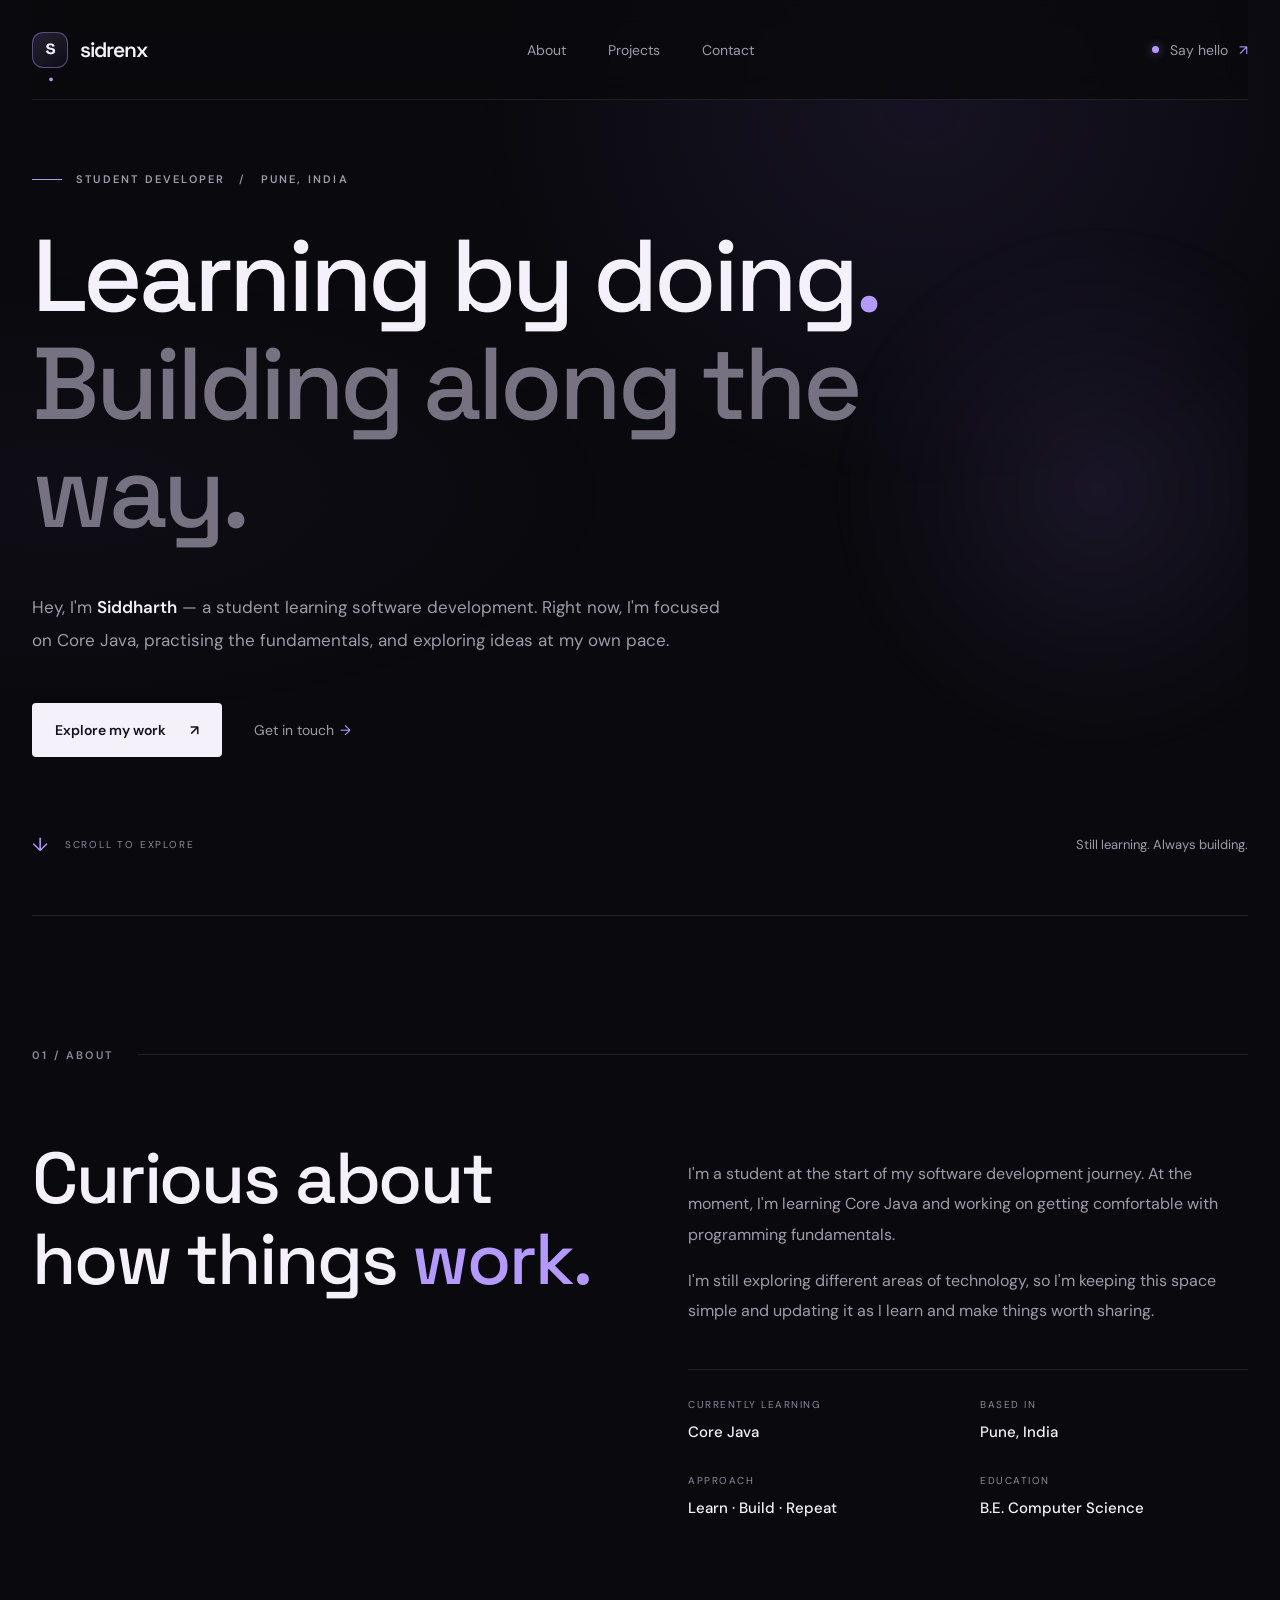
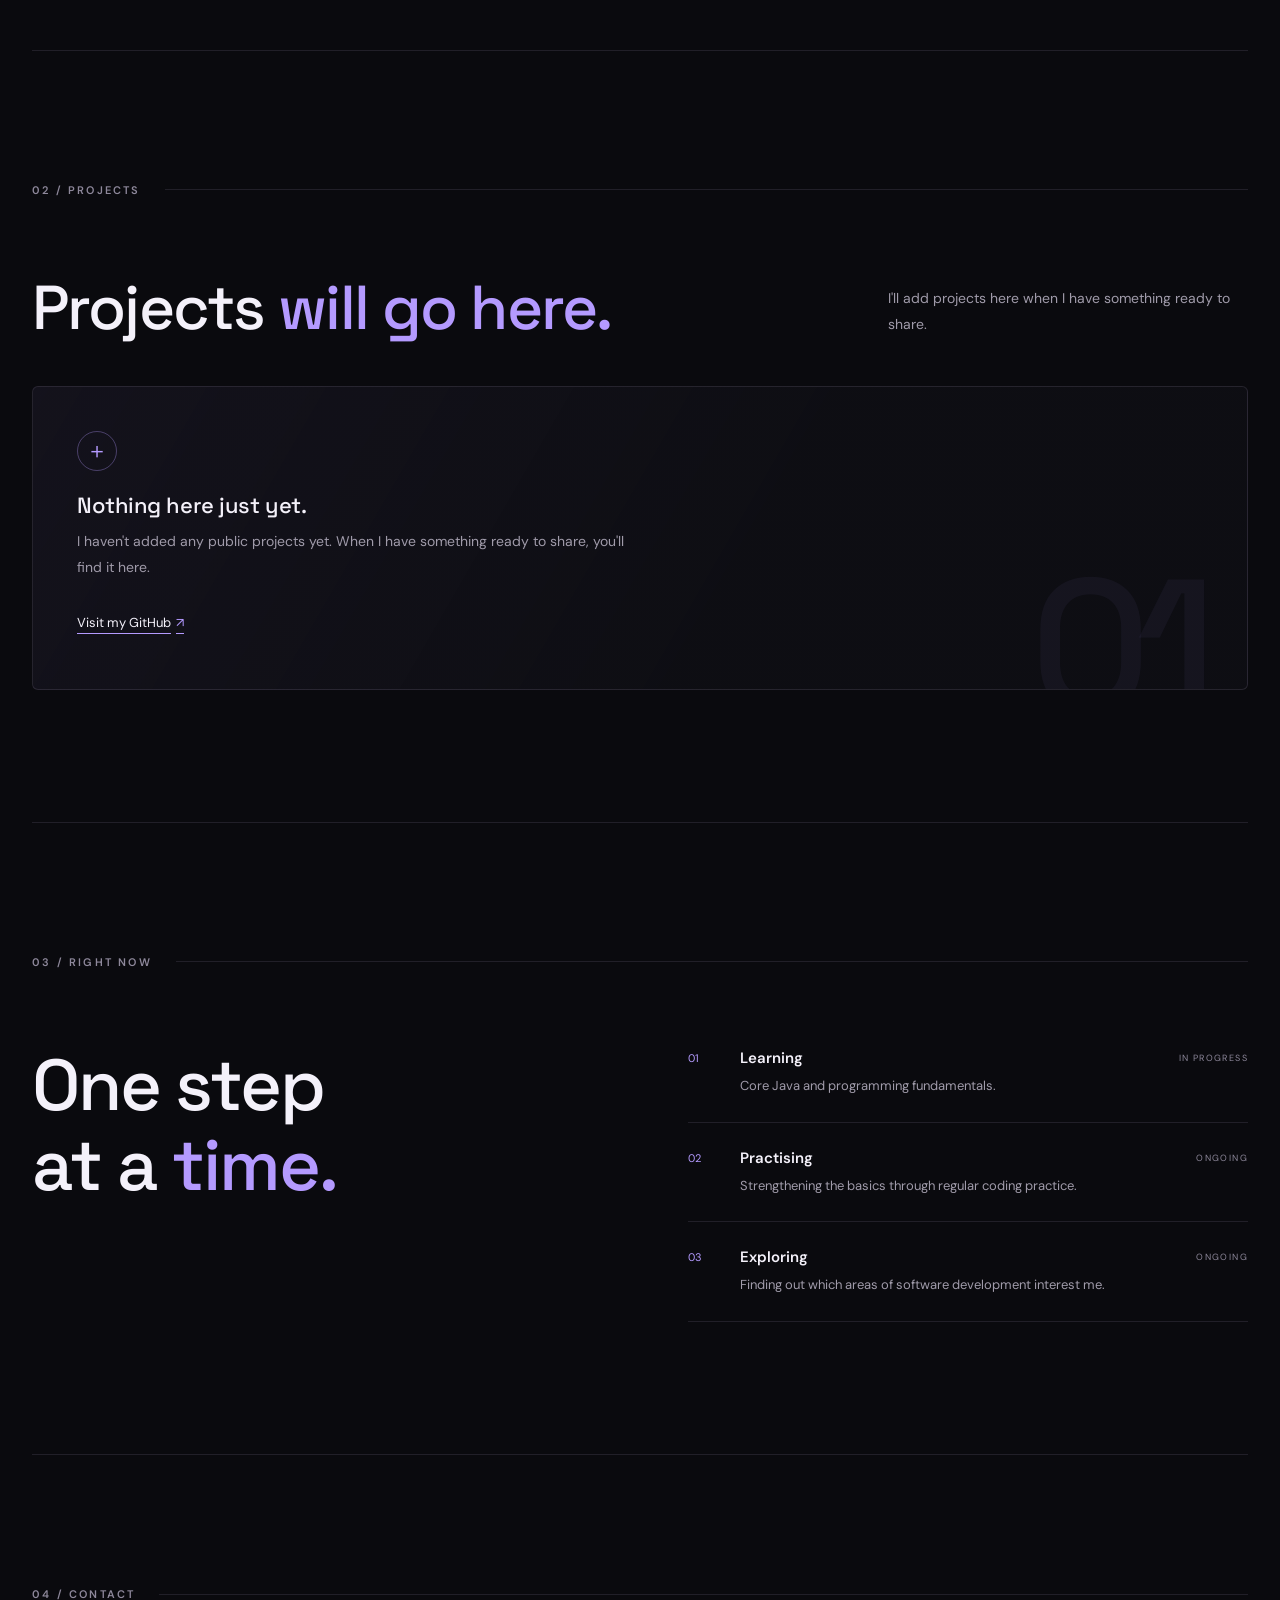
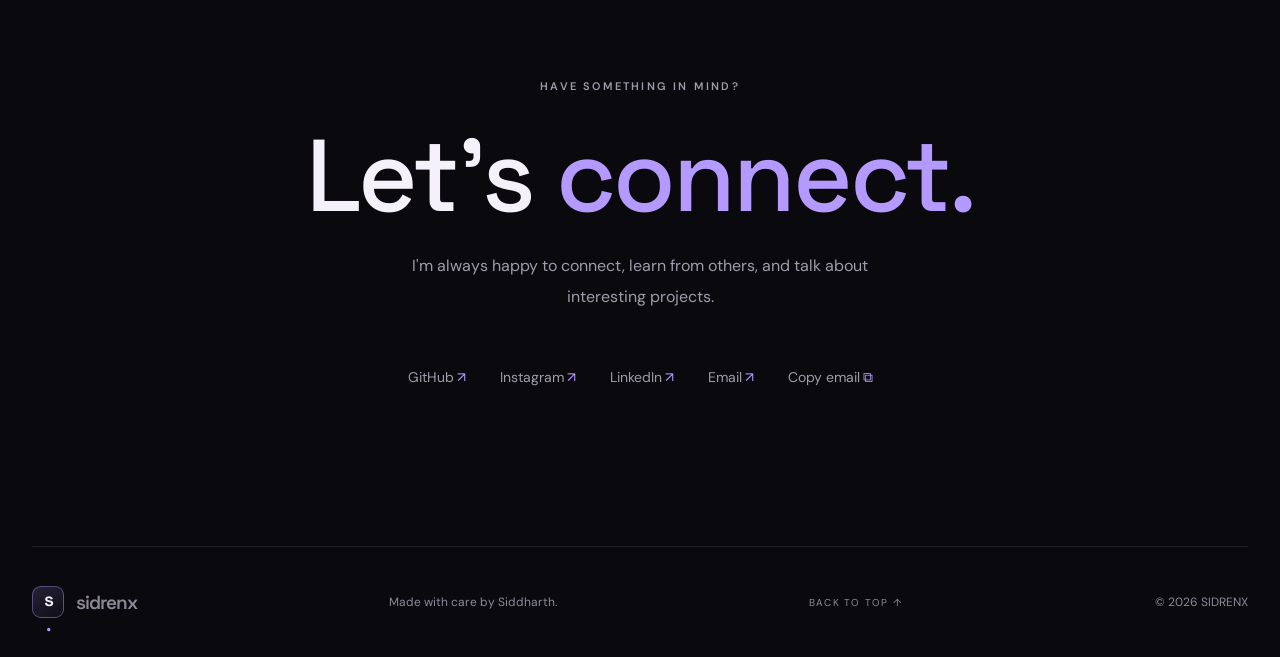
==== index.html @ 9d567bce "Initial commit" ====
<!DOCTYPE html>
<html lang="en">
<head>
  <meta charset="UTF-8">
  <meta name="viewport" content="width=device-width, initial-scale=1.0">
  <meta name="theme-color" content="#0a0a0e">

  <!-- SEO & link preview metadata -->
  <title>Siddharth Patil — Student Developer</title>
  <meta name="description" content="Siddharth Patil — student developer learning Java and building things.">
  <link rel="canonical" href="https://sidrenx.github.io/">
  <meta property="og:type" content="website">
  <meta property="og:url" content="https://sidrenx.github.io/">
  <meta property="og:title" content="Siddharth Patil — Student Developer">
  <meta property="og:description" content="Student developer in Pune learning Core Java and building along the way.">
  <meta name="twitter:card" content="summary">
  <meta name="twitter:title" content="Siddharth Patil — Student Developer">
  <meta name="twitter:description" content="Student developer in Pune learning Core Java and building along the way.">

  <!-- Fonts & assets -->
  <link rel="preconnect" href="https://fonts.googleapis.com">
  <link rel="preconnect" href="https://fonts.gstatic.com" crossorigin>
  <link href="https://fonts.googleapis.com/css2?family=DM+Sans:wght@400;500;600;700&family=Space+Grotesk:wght@400;500;600;700&display=swap" rel="stylesheet">
  <link rel="icon" type="image/svg+xml" href="favicon.svg">
  <link rel="stylesheet" href="style.css">
  <script src="script.js" defer></script>
</head>
<body>
  <!-- Keyboard skip link + UI overlays -->
  <a class="skip-link" href="#main-content">Skip to main content</a>
  <div class="reading-progress" aria-hidden="true"><span id="reading-progress-bar"></span></div>
  <div class="custom-cursor" id="custom-cursor" aria-hidden="true"></div>
  <div class="site-toast" id="site-toast" role="status" aria-live="polite"></div>

  <div class="site-shell">
    <!-- Sticky top navigation -->
    <header class="topbar">
      <a class="wordmark" href="#home" aria-label="Sidrenx home">
        <span class="wordmark-mark">s<span>.</span></span>
        <span class="wordmark-name">sidrenx</span>
      </a>
      <nav class="nav" aria-label="Main navigation">
        <a href="#about">About</a>
        <a href="#work">Projects</a>
        <a href="#contact">Contact</a>
      </nav>
      <a class="availability" href="#contact">
        <span class="availability-dot"></span> Say hello <span aria-hidden="true">↗</span>
      </a>
    </header>

    <main id="main-content">
      <!-- Hero section -->
      <section class="hero section" id="home">
        <div class="eyebrow reveal">
          <span class="eyebrow-line"></span> STUDENT DEVELOPER <span class="eyebrow-separator">/</span> PUNE, INDIA
        </div>
        <h1 class="reveal">Learning by doing<span class="hero-period">.</span><br><span class="muted">Building along the way.</span></h1>
        <p class="hero-copy reveal">
          Hey, I'm <strong>Siddharth</strong> — a student learning software development. Right now, I'm focused on Core Java, practising the fundamentals, and exploring ideas at my own pace.
        </p>
        <div class="hero-actions reveal">
          <a class="button button-primary" href="#work">Explore my work <span aria-hidden="true">↗</span></a>
          <a class="text-link" href="#contact">Get in touch <span aria-hidden="true">→</span></a>
        </div>
        <div class="hero-bottom reveal">
          <a class="scroll-cue" href="#about"><span class="scroll-mark" aria-hidden="true">↓</span><span>SCROLL TO EXPLORE</span></a>
          <span class="hero-note">Still learning. Always building.</span>
        </div>
      </section>

      <!-- About section: edit bio text and the 4 quick facts below -->
      <section class="section about-section" id="about">
        <div class="section-heading reveal"><span>01 / ABOUT</span><span class="heading-rule"></span></div>
        <div class="about-grid">
          <h2 class="reveal">Curious about<br>how things <span class="accent">work.</span></h2>
          <div class="about-content reveal">
            <p>I'm a student at the start of my software development journey. At the moment, I'm learning Core Java and working on getting comfortable with programming fundamentals.</p>
            <p>I'm still exploring different areas of technology, so I'm keeping this space simple and updating it as I learn and make things worth sharing.</p>
            <div class="facts">
              <div><span class="fact-label">CURRENTLY LEARNING</span><strong>Core Java</strong></div>
              <div><span class="fact-label">BASED IN</span><strong>Pune, India</strong></div>
              <div><span class="fact-label">APPROACH</span><strong>Learn · Build · Repeat</strong></div>
              <div><span class="fact-label">EDUCATION</span><strong>B.E. Computer Science</strong></div>
            </div>
          </div>
        </div>
      </section>

      <!-- Projects section: replace .empty-projects with the commented .project-grid when ready -->
      <section class="section work-section" id="work">
        <div class="section-heading reveal"><span>02 / PROJECTS</span><span class="heading-rule"></span></div>
        <div class="work-intro reveal">
          <h2>Projects <span class="accent">will go here.</span></h2>
          <p>I'll add projects here when I have something ready to share.</p>
        </div>
        <div class="empty-projects reveal">
          <span class="empty-mark" aria-hidden="true">＋</span>
          <h3>Nothing here just yet.</h3>
          <p>I haven't added any public projects yet. When I have something ready to share, you'll find it here.</p>
          <a href="https://github.com/sidrenx" target="_blank" rel="noreferrer">Visit my GitHub <span aria-hidden="true">↗</span></a>
        </div>
        <!--
        <div class="project-grid reveal">
          <article class="project-card">
            <div class="project-top">
              <span class="project-index">01</span>
              <a href="https://github.com/sidrenx/your-repo" target="_blank" rel="noreferrer">GitHub <span aria-hidden="true">↗</span></a>
            </div>
            <h3>Project Name</h3>
            <p>Short 1–2 line summary of what it does and what problem it solves.</p>
            <ul class="project-tags" aria-label="Technologies used">
              <li>Java</li>
              <li>Linux</li>
            </ul>
          </article>
        </div>
        -->
      </section>

      <!-- Current focus / status list -->
      <section class="section now-section" id="now">
        <div class="section-heading reveal"><span>03 / RIGHT NOW</span><span class="heading-rule"></span></div>
        <div class="now-grid">
          <h2 class="reveal">One step<br>at a <span class="accent">time.</span></h2>
          <div class="now-content reveal">
            <div class="now-item"><span class="now-index">01</span><div><strong>Learning</strong><p>Core Java and programming fundamentals.</p></div><span class="now-status">IN PROGRESS</span></div>
            <div class="now-item"><span class="now-index">02</span><div><strong>Practising</strong><p>Strengthening the basics through regular coding practice.</p></div><span class="now-status">ONGOING</span></div>
            <div class="now-item"><span class="now-index">03</span><div><strong>Exploring</strong><p>Finding out which areas of software development interest me.</p></div><span class="now-status">ONGOING</span></div>
          </div>
        </div>
      </section>

      <!-- Contact links & copy-email button -->
      <section class="section contact-section" id="contact">
        <div class="section-heading reveal"><span>04 / CONTACT</span><span class="heading-rule"></span></div>
        <div class="contact-content reveal">
          <p class="eyebrow">HAVE SOMETHING IN MIND?</p>
          <h2>Let's <span class="accent">connect.</span></h2>
          <p class="contact-copy">I'm always happy to connect, learn from others, and talk about interesting projects.</p>
          <div class="social-links">
            <a href="https://github.com/sidrenx" target="_blank" rel="noreferrer">GitHub <span aria-hidden="true">↗</span></a>
            <a href="https://www.instagram.com/siddharth_2811_/" target="_blank" rel="noreferrer">Instagram <span aria-hidden="true">↗</span></a>
            <a href="https://www.linkedin.com/in/siddharth-patil-tech/" target="_blank" rel="noreferrer">LinkedIn <span aria-hidden="true">↗</span></a>
            <a href="mailto:spatil28c@gmail.com">Email <span aria-hidden="true">↗</span></a>
            <button class="copy-email" type="button" data-copy-email="spatil28c@gmail.com">Copy email <span aria-hidden="true">⧉</span></button>
          </div>
        </div>
      </section>
    </main>

    <!-- Footer -->
    <footer class="footer">
      <a class="wordmark" href="#home" aria-label="Sidrenx home">
        <span class="wordmark-mark">s<span>.</span></span>
        <span class="wordmark-name">sidrenx</span>
      </a>
      <span>Made with care by Siddharth.</span>
      <a href="#home" class="back-top">BACK TO TOP ↑</a>
      <span class="copyright">© <span id="year">2026</span> SIDRENX</span>
    </footer>
  </div>
</body>
</html>
---- style.css ----
/* ==========================================================================
   1. Theme Tokens (edit colors, fonts, or max width here)
   ========================================================================== */
:root {
  color-scheme: dark;
  --bg: #0a0a0e;
  --surface: #101016;
  --surface-raised: #14131b;
  --text: #f4f1fa;
  --muted: #a09baa;
  --soft: #8e889b;
  --line: rgba(221, 211, 255, 0.11);
  --line-strong: rgba(221, 211, 255, 0.18);
  --accent: #b49aff;
  --accent-strong: #9b7cf3;
  --font-body: "DM Sans", ui-sans-serif, system-ui, sans-serif;
  --font-display: "Space Grotesk", var(--font-body);
  --content-width: 1040px;
}

/* ==========================================================================
   2. Base & Reset
   ========================================================================== */
* {
  box-sizing: border-box;
}

html {
  scroll-behavior: smooth;
  scroll-padding-top: 100px;
}

body {
  margin: 0;
  background: var(--bg);
  color: var(--text);
  font-family: var(--font-body);
  overflow-x: clip;
  -webkit-font-smoothing: antialiased;
  text-rendering: optimizeLegibility;
}

/* Subtle background glow */
body::before {
  content: "";
  position: fixed;
  inset: 0;
  pointer-events: none;
  z-index: -1;
  background:
    radial-gradient(ellipse at 72% 12%, rgba(126, 91, 208, 0.11), transparent 34%),
    radial-gradient(ellipse at 5% 55%, rgba(96, 73, 150, 0.06), transparent 32%);
}

a {
  color: inherit;
  text-decoration: none;
}

a:focus-visible,
button:focus-visible {
  outline: 2px solid var(--accent);
  outline-offset: 5px;
  border-radius: 3px;
}

h1, h2, h3 {
  font-family: var(--font-display);
}

.site-shell {
  width: min(calc(100% - 64px), var(--content-width));
  margin: 0 auto;
}

.section {
  padding: 108px 0;
  border-bottom: 1px solid var(--line);
}

/* Skip link for keyboard navigation */
.skip-link {
  position: fixed;
  top: -100px;
  left: 16px;
  z-index: 200;
  padding: 10px 16px;
  border-radius: 4px;
  background: var(--text);
  color: #15111e;
  font-size: 13px;
  font-weight: 600;
  transition: top 0.15s ease;
}

.skip-link:focus {
  top: 16px;
}

/* Top reading progress bar */
.reading-progress {
  position: fixed;
  inset: 0 0 auto;
  height: 2px;
  z-index: 20;
  background: transparent;
}

.reading-progress span {
  display: block;
  width: 0;
  height: 100%;
  background: linear-gradient(90deg, #8062d9, #c3aaff);
  box-shadow: 0 0 12px rgba(180, 154, 255, 0.45);
}

/* ==========================================================================
   3. Header & Navigation
   ========================================================================== */
.topbar {
  height: 82px;
  display: flex;
  align-items: center;
  justify-content: space-between;
  gap: 16px;
  border-bottom: 1px solid var(--line);
  position: sticky;
  top: 0;
  z-index: 15;
  background: rgba(10, 10, 14, 0.85);
  backdrop-filter: blur(12px);
  -webkit-backdrop-filter: blur(12px);
}

.wordmark {
  display: inline-flex;
  align-items: center;
  min-height: 44px;
  gap: 10px;
}

.wordmark-mark {
  width: 29px;
  height: 29px;
  display: grid;
  place-items: center;
  border: 1px solid rgba(180, 154, 255, 0.42);
  border-radius: 9px;
  background: linear-gradient(145deg, rgba(180, 154, 255, 0.17), rgba(180, 154, 255, 0.03));
  font: 600 17px var(--font-display);
  color: var(--text);
  letter-spacing: -1px;
}

.wordmark-mark span {
  color: var(--accent);
}

.wordmark-name {
  font: 600 17px var(--font-display);
  letter-spacing: -1px;
}

.nav {
  display: flex;
  gap: 34px;
  position: absolute;
  left: 50%;
  transform: translateX(-50%);
}

.nav a,
.availability {
  font-size: 13px;
  color: var(--muted);
  transition: color 0.2s ease;
}

.nav a {
  position: relative;
  display: inline-flex;
  align-items: center;
  min-height: 40px;
  padding: 8px 0;
}

.nav a::after {
  content: "";
  position: absolute;
  left: 0;
  right: 100%;
  bottom: 1px;
  height: 1px;
  background: var(--accent);
  transition: right 0.22s ease;
}

.nav a:hover,
.nav a.active,
.availability:hover {
  color: var(--text);
}

.nav a:hover::after,
.nav a.active::after {
  right: 0;
}

.availability {
  display: inline-flex;
  align-items: center;
  min-height: 44px;
  gap: 9px;
}

.availability > span:last-child {
  color: var(--accent);
}

.availability-dot {
  width: 6px;
  height: 6px;
  border-radius: 50%;
  background: var(--accent);
  box-shadow: 0 0 10px rgba(180, 154, 255, 0.55);
}

/* ==========================================================================
   4. Hero Section
   ========================================================================== */
.hero {
  min-height: min(650px, calc(100svh - 82px));
  display: flex;
  flex-direction: column;
  justify-content: center;
  padding-top: clamp(48px, 8vh, 100px);
  padding-bottom: clamp(28px, 5vh, 45px);
  position: relative;
  isolation: isolate;
  overflow: hidden;
  overflow: clip;
}

.hero::after {
  content: "";
  position: absolute;
  width: 430px;
  height: 430px;
  border-radius: 50%;
  right: -95px;
  top: 95px;
  z-index: -1;
  pointer-events: none;
  background: radial-gradient(circle, rgba(141, 106, 222, 0.12), rgba(141, 106, 222, 0.04) 42%, transparent 70%);
  filter: blur(5px);
}

.eyebrow {
  display: flex;
  align-items: center;
  gap: 11px;
  color: var(--muted);
  font-size: 11px;
  letter-spacing: 2px;
  font-weight: 600;
}

.eyebrow-line {
  width: 24px;
  height: 1px;
  background: var(--accent);
}

.eyebrow-separator {
  color: var(--soft);
}

h1 {
  font-size: clamp(48px, 7vw, 82px);
  line-height: 1.06;
  letter-spacing: -0.04em;
  font-weight: 500;
  margin: 28px 0 22px;
  max-width: 850px;
}

.hero-period,
.accent {
  color: var(--accent);
}

.muted {
  color: #777281;
}

.hero-copy {
  max-width: 555px;
  color: var(--muted);
  line-height: 1.9;
  font-size: 14px;
}

.hero-copy strong {
  color: var(--text);
  font-weight: 600;
}

.hero-actions {
  display: flex;
  align-items: center;
  flex-wrap: wrap;
  gap: 14px 24px;
  margin-top: 24px;
}

.button {
  display: inline-flex;
  align-items: center;
  min-height: 44px;
  gap: 20px;
  padding: 13px 18px;
  border: 1px solid rgba(244, 241, 250, 0.85);
  border-radius: 4px;
  font-size: 13px;
  font-weight: 600;
  transition: transform 0.2s, background 0.2s, border-color 0.2s;
}

.button:hover {
  transform: translateY(-2px);
}

.button-primary {
  color: #15111e;
  background: var(--text);
}

.button-primary:hover {
  background: #d9ccfa;
  border-color: #d9ccfa;
}

.text-link {
  display: inline-flex;
  align-items: center;
  min-height: 44px;
  color: var(--muted);
  font-size: 13px;
  transition: color 0.2s;
}

.text-link:hover {
  color: var(--text);
}

.text-link span {
  color: var(--accent);
  padding-left: 6px;
}

.hero-bottom {
  display: flex;
  align-items: center;
  justify-content: space-between;
  margin-top: auto;
  padding-top: clamp(36px, 7vh, 84px);
}

.scroll-cue {
  display: inline-flex;
  align-items: center;
  min-height: 40px;
  gap: 12px;
  color: var(--soft);
  font-size: 10px;
  letter-spacing: 1.5px;
}

.scroll-mark {
  color: var(--accent);
  font-size: 15px;
  transition: transform 0.2s;
}

.scroll-cue:hover .scroll-mark {
  transform: translateY(4px);
}

.hero-note {
  font-size: 12px;
  color: var(--muted);
}

/* ==========================================================================
   5. Shared Section Headers, About & Now Grids
   ========================================================================== */
.section-heading {
  display: flex;
  align-items: center;
  gap: 20px;
  color: var(--soft);
  font-size: 11px;
  letter-spacing: 1.8px;
  font-weight: 600;
}

.heading-rule {
  height: 1px;
  flex: 1;
  background: var(--line);
}

.about-grid,
.now-grid {
  display: grid;
  grid-template-columns: 1fr 1fr;
  gap: clamp(32px, 5.5vw, 78px);
  margin-top: 62px;
}

h2 {
  font-size: clamp(38px, 5vw, 57px);
  line-height: 1.12;
  letter-spacing: -0.03em;
  font-weight: 500;
  margin: 0;
}

.about-content {
  padding-top: 5px;
}

.about-content p,
.work-intro p,
.contact-copy {
  color: var(--muted);
  font-size: 14px;
  line-height: 1.85;
}

.facts {
  display: grid;
  grid-template-columns: 1fr 1fr;
  gap: 24px 20px;
  border-top: 1px solid var(--line);
  margin-top: 34px;
  padding-top: 24px;
}

.fact-label {
  display: block;
  color: var(--soft);
  font-size: 10px;
  letter-spacing: 1.25px;
  margin-bottom: 8px;
}

.facts strong {
  font-size: 14px;
  font-weight: 500;
}

/* ==========================================================================
   6. Projects Section (Empty State + Ready-to-Use Cards)
   ========================================================================== */
.work-intro {
  display: flex;
  align-items: end;
  justify-content: space-between;
  gap: 35px;
  margin: 60px 0 35px;
}

.work-intro h2 {
  font-size: clamp(35px, 4.5vw, 49px);
}

.work-intro p {
  max-width: 290px;
  margin-bottom: 4px;
  font-size: 13px;
}

.empty-projects {
  position: relative;
  overflow: hidden;
  border: 1px solid var(--line);
  background: linear-gradient(120deg, rgba(180, 154, 255, 0.06), rgba(16, 16, 22, 0.72) 58%);
  border-radius: 5px;
  min-height: 220px;
  padding: 35px;
  display: flex;
  flex-direction: column;
  align-items: flex-start;
  justify-content: center;
}

.empty-projects::after {
  content: "01";
  position: absolute;
  right: 35px;
  bottom: -34px;
  font: 500 150px/0.9 var(--font-display);
  letter-spacing: -12px;
  color: rgba(180, 154, 255, 0.05);
  pointer-events: none;
}

.empty-mark {
  width: 32px;
  height: 32px;
  display: grid;
  place-items: center;
  border: 1px solid rgba(180, 154, 255, 0.34);
  border-radius: 50%;
  color: var(--accent);
  font-size: 18px;
  margin-bottom: 16px;
}

.empty-projects h3 {
  font-size: 18px;
  font-weight: 500;
  margin: 0 0 8px;
  letter-spacing: -0.02em;
}

.empty-projects p {
  max-width: 440px;
  color: var(--muted);
  font-size: 13px;
  line-height: 1.85;
  margin: 0 0 16px;
}

.empty-projects a {
  display: inline-flex;
  align-items: center;
  min-height: 44px;
  color: var(--text);
  font-size: 12px;
  text-decoration: underline;
  text-decoration-color: var(--accent);
  text-underline-offset: 6px;
  position: relative;
  z-index: 1;
}

.empty-projects a span {
  color: var(--accent);
  margin-left: 5px;
}

/* Project card grid (uncomment in index.html when adding projects) */
.project-grid {
  display: grid;
  grid-template-columns: repeat(2, minmax(0, 1fr));
  gap: 24px;
}

.project-card {
  border: 1px solid var(--line);
  border-radius: 6px;
  padding: 28px;
  background: linear-gradient(135deg, rgba(180, 154, 255, 0.05), rgba(16, 16, 22, 0.75) 60%);
  display: flex;
  flex-direction: column;
  gap: 12px;
  transition: border-color 0.2s ease, transform 0.2s ease;
}

.project-card:hover {
  border-color: var(--line-strong);
  transform: translateY(-2px);
}

.project-top {
  display: flex;
  align-items: center;
  justify-content: space-between;
  font-size: 12px;
}

.project-index {
  color: var(--accent);
  font-weight: 600;
}

.project-top a {
  display: inline-flex;
  align-items: center;
  min-height: 44px;
  color: var(--muted);
  transition: color 0.2s ease;
}

.project-top a:hover {
  color: var(--text);
}

.project-top a span {
  color: var(--accent);
  margin-left: 4px;
}

.project-card h3 {
  margin: 0;
  font-size: 20px;
  font-weight: 500;
  letter-spacing: -0.02em;
}

.project-card p {
  margin: 0;
  color: var(--muted);
  font-size: 14px;
  line-height: 1.75;
}

.project-tags {
  list-style: none;
  display: flex;
  flex-wrap: wrap;
  gap: 8px;
  margin: auto 0 0;
  padding: 8px 0 0;
}

.project-tags li {
  font-size: 11px;
  color: var(--muted);
  padding: 4px 10px;
  border: 1px solid var(--line);
  border-radius: 999px;
  background: rgba(255, 255, 255, 0.02);
}

/* ==========================================================================
   7. Right Now, Contact & Footer
   ========================================================================== */
.now-content {
  padding-top: 2px;
}

.now-item {
  display: grid;
  grid-template-columns: 28px 1fr auto;
  gap: 14px;
  padding: 20px 0;
  border-bottom: 1px solid var(--line);
  align-items: start;
}

.now-item:first-child {
  padding-top: 0;
}

.now-index {
  color: var(--accent);
  font-size: 11px;
  padding-top: 3px;
}

.now-item strong {
  font-size: 14px;
  font-weight: 600;
}

.now-item p {
  color: var(--muted);
  font-size: 13px;
  line-height: 1.75;
  margin: 6px 0 0;
}

.now-status {
  color: var(--soft);
  font-size: 10px;
  letter-spacing: 1.1px;
  padding-top: 4px;
}

.contact-section {
  padding-bottom: 118px;
}

.contact-content {
  max-width: 650px;
  margin: 64px auto 0;
  text-align: center;
}

.contact-content .eyebrow {
  justify-content: center;
}

.contact-content h2 {
  font-size: clamp(54px, 8vw, 82px);
  margin: 20px 0 14px;
}

.contact-copy {
  max-width: 390px;
  margin: 0 auto;
}

.social-links {
  display: flex;
  justify-content: center;
  gap: 28px;
  flex-wrap: wrap;
  margin-top: 32px;
}

.social-links a,
.copy-email {
  display: inline-flex;
  align-items: center;
  min-height: 40px;
  font-size: 13px;
  color: var(--muted);
  transition: color 0.2s ease, border-color 0.2s ease;
}

.social-links a:hover,
.copy-email:hover {
  color: var(--text);
}

.social-links span,
.copy-email span {
  color: var(--accent);
  margin-left: 3px;
}

.copy-email {
  appearance: none;
  border: 0;
  border-bottom: 1px solid transparent;
  padding: 0;
  background: transparent;
  font-family: inherit;
  cursor: pointer;
}

.copy-email:hover {
  border-color: var(--accent);
}

.footer {
  min-height: 88px;
  display: flex;
  align-items: center;
  justify-content: space-between;
  gap: 20px;
  color: var(--soft);
  font-size: 11px;
}

.footer .wordmark-mark {
  width: 25px;
  height: 25px;
  border-radius: 7px;
  font-size: 15px;
}

.footer .wordmark-name {
  font-size: 15px;
}

.back-top {
  display: inline-flex;
  align-items: center;
  min-height: 40px;
  letter-spacing: 1px;
  font-size: 10px;
  transition: color 0.2s;
}

.back-top:hover {
  color: var(--text);
}

/* ==========================================================================
   8. Interactions (Scroll Reveal, Toast & Custom Cursor)
   ========================================================================== */
.reveal {
  transition: opacity 0.65s ease, transform 0.65s cubic-bezier(0.2, 0.7, 0.2, 1);
}

html.reveal-ready .reveal {
  opacity: 0;
  transform: translateY(13px);
}

html.reveal-ready .reveal.is-visible {
  opacity: 1;
  transform: translateY(0);
}

.site-toast {
  position: fixed;
  left: 50%;
  bottom: calc(20px + env(safe-area-inset-bottom, 0px));
  z-index: 120;
  padding: 11px 16px;
  border: 1px solid var(--line-strong);
  border-radius: 5px;
  background: rgba(20, 19, 27, 0.96);
  color: var(--text);
  font-size: 12px;
  box-shadow: 0 12px 35px rgba(0, 0, 0, 0.28);
  opacity: 0;
  transform: translate(-50%, 10px);
  pointer-events: none;
  max-width: calc(100vw - 32px);
  width: max-content;
  text-align: center;
  transition: opacity 0.2s ease, transform 0.2s ease;
}

.site-toast.is-visible {
  opacity: 1;
  transform: translate(-50%, 0);
}

.custom-cursor {
  position: fixed;
  top: 0;
  left: 0;
  width: 28px;
  height: 28px;
  border: 1px solid rgba(180, 154, 255, 0.78);
  border-radius: 50%;
  pointer-events: none;
  z-index: 1000;
  opacity: 0;
  transform: translate3d(-100px, -100px, 0) translate(-50%, -50%);
  transition: width 0.18s ease, height 0.18s ease, background 0.18s ease, border-color 0.18s ease, opacity 0.18s ease;
  will-change: transform;
}

.custom-cursor::after {
  content: "";
  position: absolute;
  inset: 50% auto auto 50%;
  width: 4px;
  height: 4px;
  border-radius: 50%;
  background: var(--accent);
  transform: translate(-50%, -50%);
}

.custom-cursor.is-visible {
  opacity: 1;
}

.custom-cursor.is-hovering {
  width: 44px;
  height: 44px;
  background: rgba(180, 154, 255, 0.08);
  border-color: var(--accent);
}

@media (hover: hover) and (pointer: fine) and (prefers-reduced-motion: no-preference) {
  body.has-custom-cursor,
  body.has-custom-cursor a,
  body.has-custom-cursor button {
    cursor: none;
  }
}

@media (hover: none), (pointer: coarse), (prefers-reduced-motion: reduce) {
  .custom-cursor {
    display: none !important;
  }
}

@media (prefers-reduced-motion: reduce) {
  *, *::before, *::after {
    scroll-behavior: auto !important;
    transition-duration: 0.01ms !important;
    animation-duration: 0.01ms !important;
  }
  html.reveal-ready .reveal,
  .reveal {
    opacity: 1;
    transform: none;
  }
}

/* ==========================================================================
   9. Responsive Breakpoints
   ========================================================================== */

/* Large desktop (1100px+): comfortable scale at 100% browser zoom */
@media (min-width: 1100px) {
  html { scroll-padding-top: 116px; }
  .site-shell { width: min(calc(100% - 64px), 1300px); }

  .topbar { height: 100px; }
  .wordmark { gap: 12px; }
  .wordmark-mark { width: 36px; height: 36px; border-radius: 11px; font-size: 21px; }
  .wordmark-name { font-size: 21px; }
  .nav { gap: 42px; }
  .nav a, .availability { font-size: 14px; }
  .nav a { min-height: 50px; }
  .availability { min-height: 54px; gap: 11px; }
  .availability-dot { width: 7px; height: 7px; }

  .section { padding: 132px 0; }
  .hero {
    min-height: min(760px, calc(100svh - 100px));
    padding-top: clamp(56px, 8vh, 110px);
    padding-bottom: clamp(32px, 5vh, 52px);
  }
  .hero::after { width: 540px; height: 540px; right: -120px; top: 120px; }
  .eyebrow { gap: 14px; font-size: 11px; letter-spacing: 2.2px; }
  .eyebrow-line { width: 30px; }
  h1 { font-size: clamp(60px, 8.5vw, 102px); margin: 36px 0 28px; max-width: 1060px; }
  .hero-copy { max-width: 690px; font-size: 17px; }
  .hero-actions { gap: 32px; margin-top: 30px; }
  .button { min-height: 54px; gap: 24px; padding: 16px 22px; font-size: 14px; }
  .text-link { min-height: 54px; font-size: 14px; }
  .hero-bottom { padding-top: clamp(40px, 7vh, 96px); }
  .scroll-cue { min-height: 50px; gap: 15px; font-size: 10px; letter-spacing: 1.8px; }
  .scroll-mark { font-size: 19px; }
  .hero-note { font-size: 13px; }

  .section-heading { gap: 24px; font-size: 11px; letter-spacing: 2.2px; }
  .about-grid, .now-grid { gap: 96px; margin-top: 76px; }
  h2 { font-size: clamp(48px, 6vw, 72px); }
  .about-content p, .work-intro p, .contact-copy { font-size: 16px; line-height: 1.9; }
  .facts { gap: 32px 24px; margin-top: 42px; padding-top: 28px; }
  .fact-label { font-size: 10px; letter-spacing: 1.5px; margin-bottom: 10px; }
  .facts strong { font-size: 15px; }

  .work-intro { gap: 44px; margin: 74px 0 44px; }
  .work-intro h2 { font-size: clamp(44px, 5.5vw, 62px); }
  .work-intro p { max-width: 360px; font-size: 14px; }
  .empty-projects { min-height: 270px; padding: 44px; border-radius: 6px; }
  .empty-projects::after { right: 44px; bottom: -42px; font-size: 188px; letter-spacing: -15px; }
  .empty-mark { width: 40px; height: 40px; font-size: 22px; margin-bottom: 20px; }
  .empty-projects h3 { font-size: 22px; margin-bottom: 10px; }
  .empty-projects p { max-width: 550px; font-size: 14px; margin-bottom: 20px; }
  .empty-projects a { font-size: 13px; }

  .now-item { grid-template-columns: 34px 1fr auto; gap: 18px; padding: 24px 0; }
  .now-index { font-size: 11px; padding-top: 4px; }
  .now-item strong { font-size: 15px; }
  .now-item p { font-size: 13px; margin-top: 7px; }
  .now-status { font-size: 9px; letter-spacing: 1.4px; padding-top: 5px; }

  .contact-section { padding-bottom: 144px; }
  .contact-content { max-width: 810px; margin-top: 78px; }
  .contact-content h2 { font-size: clamp(68px, 10vw, 102px); margin: 26px 0 18px; }
  .contact-copy { max-width: 490px; }
  .social-links { gap: 34px; margin-top: 40px; }
  .social-links a, .copy-email { min-height: 50px; font-size: 14px; }

  .footer { min-height: 110px; gap: 24px; font-size: 12px; }
  .footer .wordmark { gap: 12px; }
  .footer .wordmark-mark { width: 32px; height: 32px; border-radius: 9px; font-size: 19px; }
  .footer .wordmark-name { font-size: 19px; }
  .back-top { min-height: 50px; font-size: 10px; letter-spacing: 1.25px; }
}

/* Tablet portrait */
@media (max-width: 900px) and (min-width: 701px) {
  .site-shell { width: min(calc(100% - 48px), 840px); }
  .work-intro { flex-direction: column; align-items: flex-start; gap: 14px; }
}

/* Mobile */
@media (max-width: 700px) {
  html { scroll-padding-top: 78px; }
  .site-shell { width: min(calc(100% - 38px), 560px); }
  .topbar { height: 72px; }
  .nav { position: static; transform: none; gap: 18px; }
  .nav a { min-height: 44px; font-size: 12px; }
  .availability { display: none; }
  .section { padding: 78px 0; }
  .hero { min-height: min(580px, calc(100svh - 72px)); padding-top: clamp(40px, 7vh, 72px); }
  .hero::after { width: 280px; height: 280px; right: -100px; top: 130px; }
  h1 { font-size: clamp(42px, 11.5vw, 64px); }
  .hero-copy { font-size: 14px; }
  .hero-bottom { padding-top: clamp(32px, 6vh, 64px); }
  .hero-note { font-size: 11px; }
  .about-grid, .now-grid { grid-template-columns: 1fr; gap: 28px; margin-top: 42px; }
  .work-intro { display: block; margin-top: 44px; }
  .work-intro p { margin-top: 12px; }
  .empty-projects { min-height: 205px; padding: 25px; }
  .empty-projects::after { right: 15px; font-size: 115px; }
  .project-grid { grid-template-columns: 1fr; }
  .now-item { grid-template-columns: 24px 1fr; }
  .now-status { grid-column: 2; padding-top: 0; }
  .footer { flex-wrap: wrap; row-gap: 12px; padding: 24px 0; }
  .footer > span:first-of-type { display: none; }
}

/* Narrow phones */
@media (max-width: 420px) {
  .site-shell { width: calc(100% - 32px); }
  .nav { gap: 12px; }
  .nav a { font-size: 11px; }
  .wordmark-name { font-size: 15px; }
  .wordmark-mark { width: 26px; height: 26px; }
  .facts { grid-template-columns: 1fr; gap: 20px; }
  .hero-bottom { flex-direction: column; align-items: flex-start; gap: 12px; }
  .hero-note { max-width: none; text-align: left; }
}

/* Short landscape phones */
@media (max-height: 500px) and (orientation: landscape) {
  .hero { min-height: auto; padding-top: 32px; padding-bottom: 28px; }
  .hero-bottom { padding-top: 28px; }
  .section { padding: 56px 0; }
}
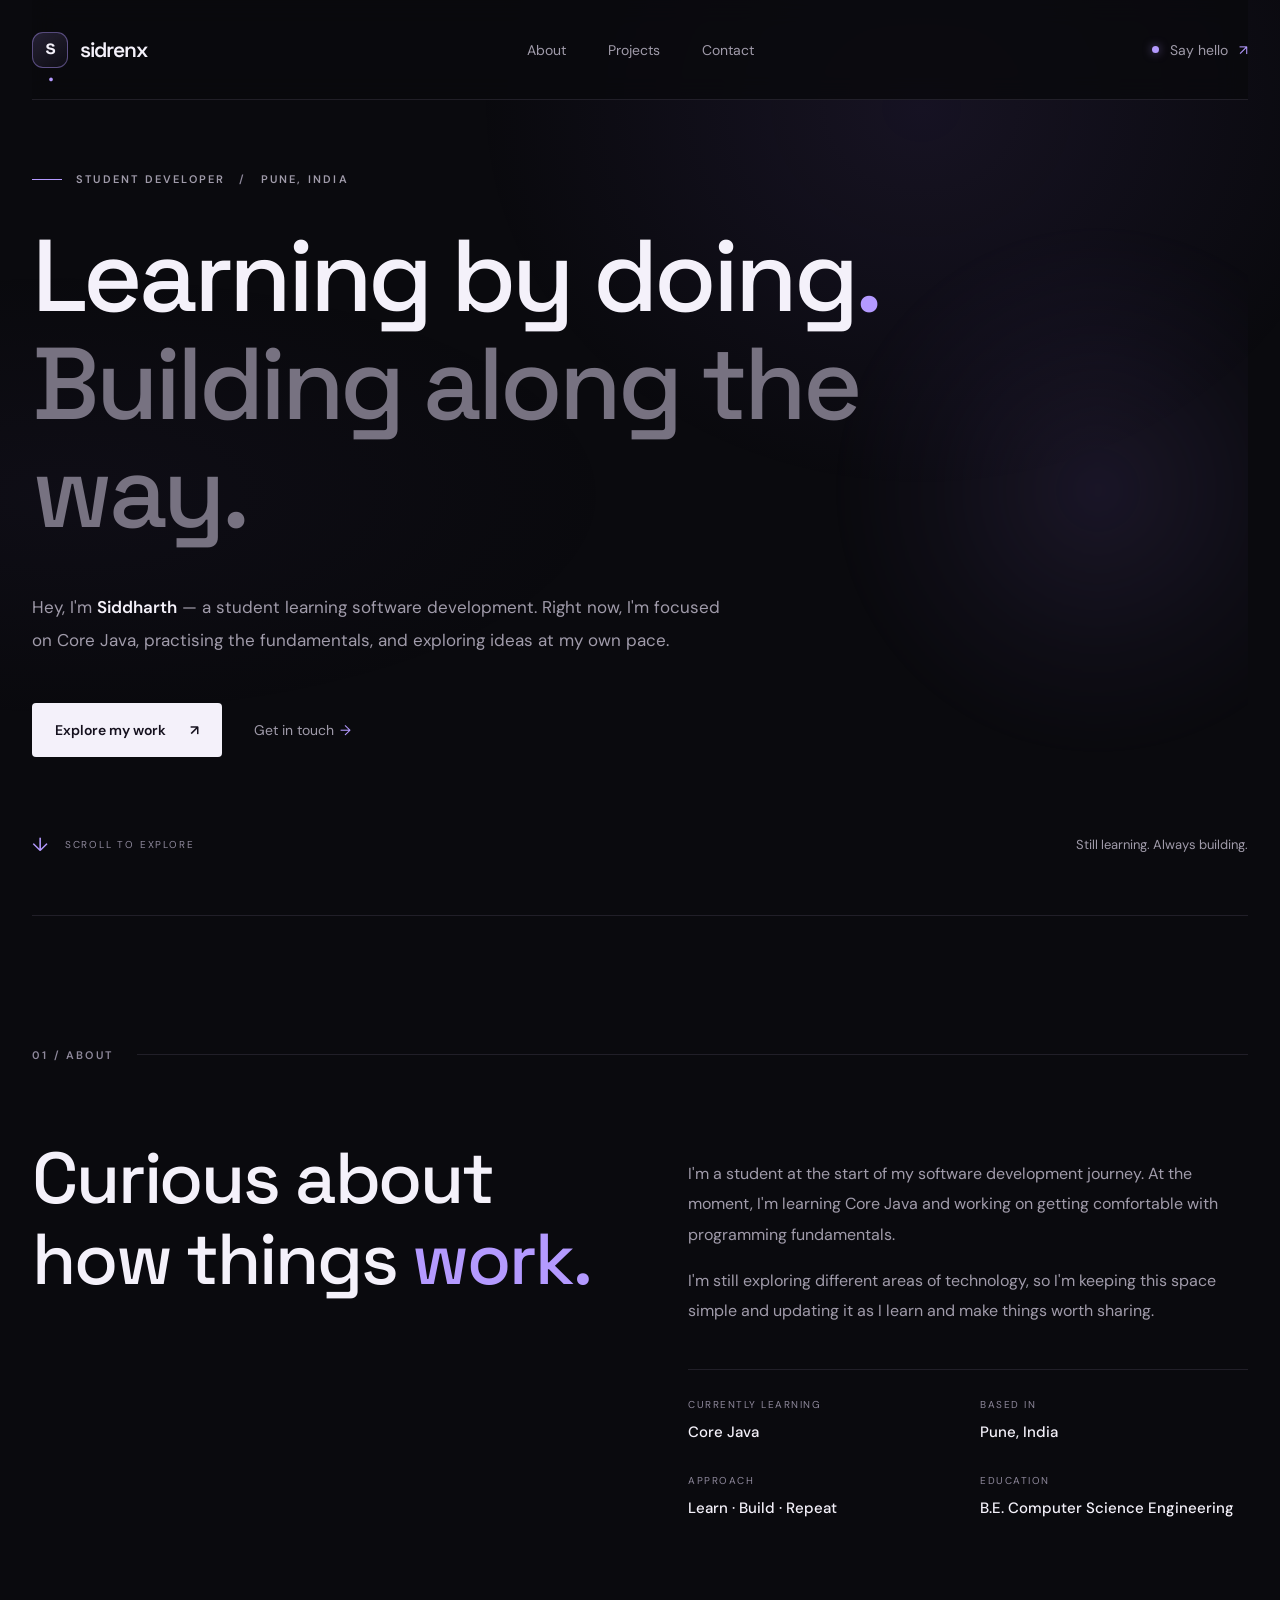
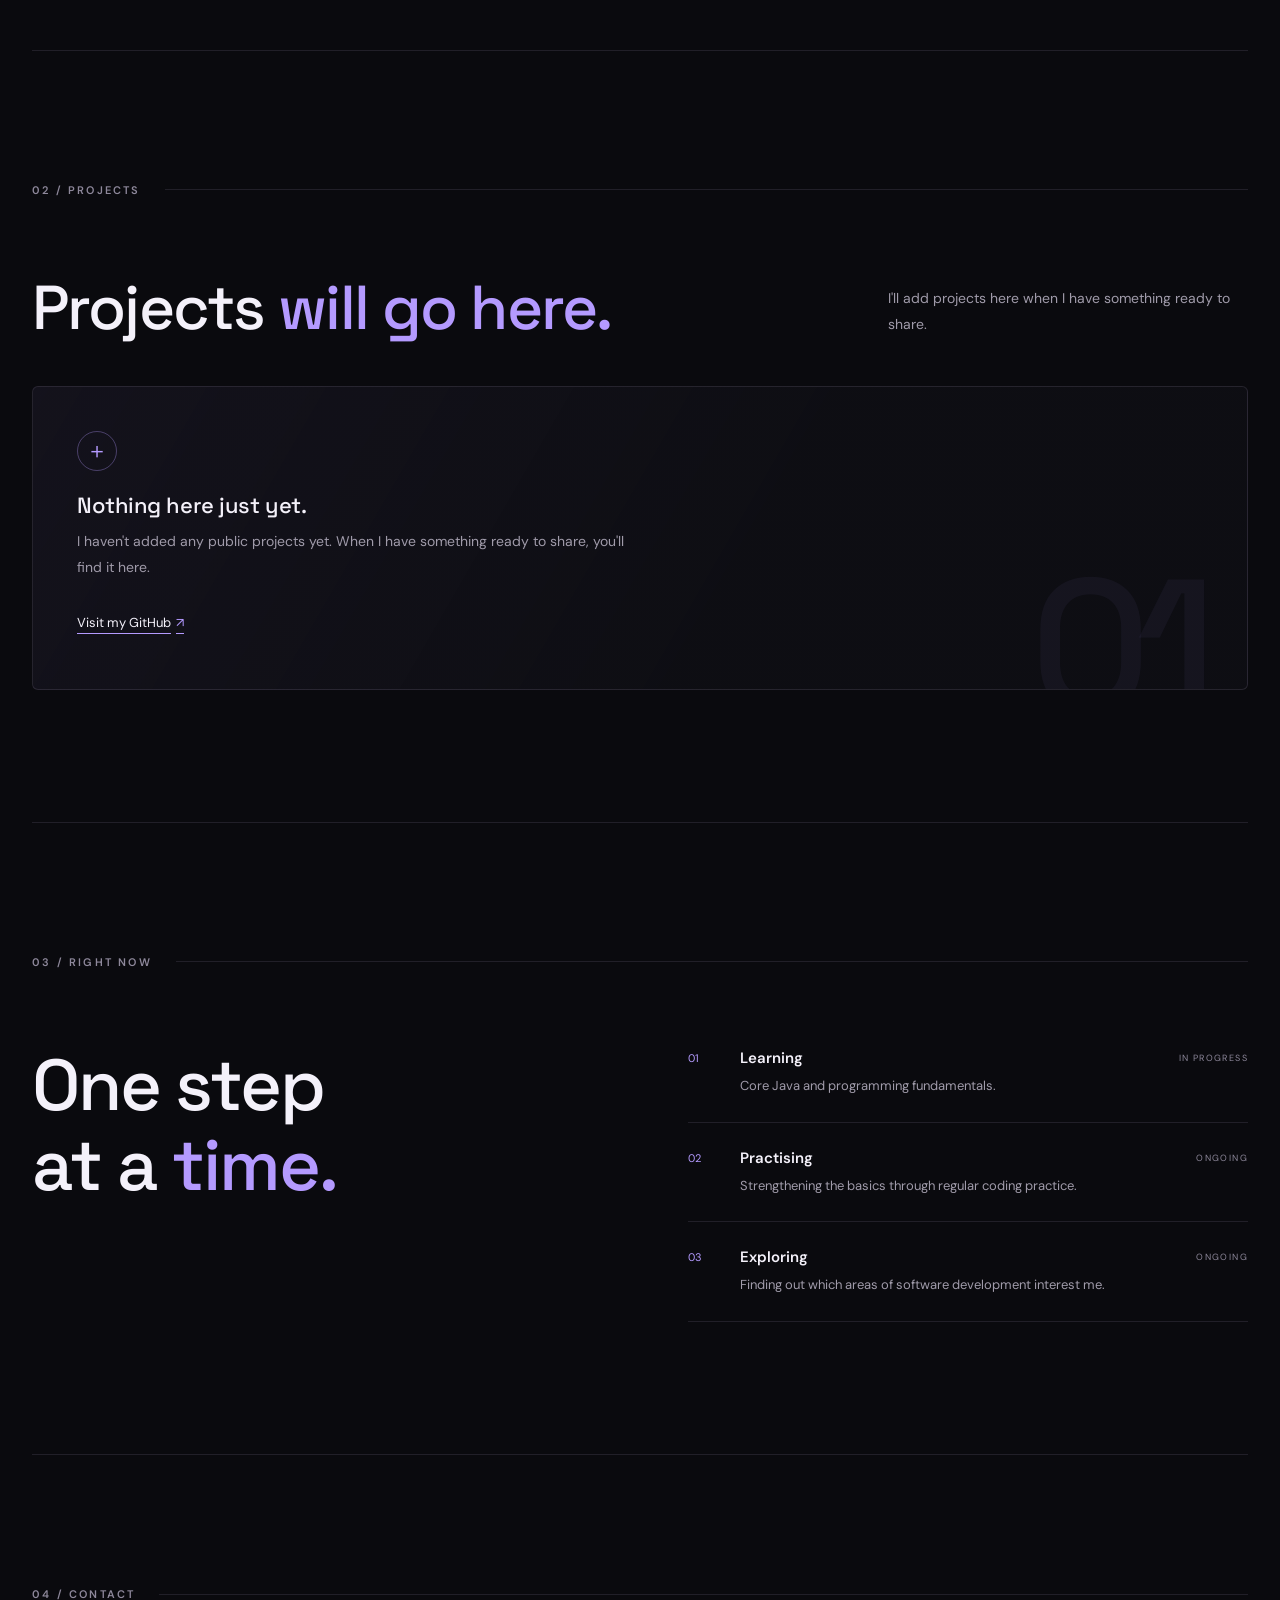
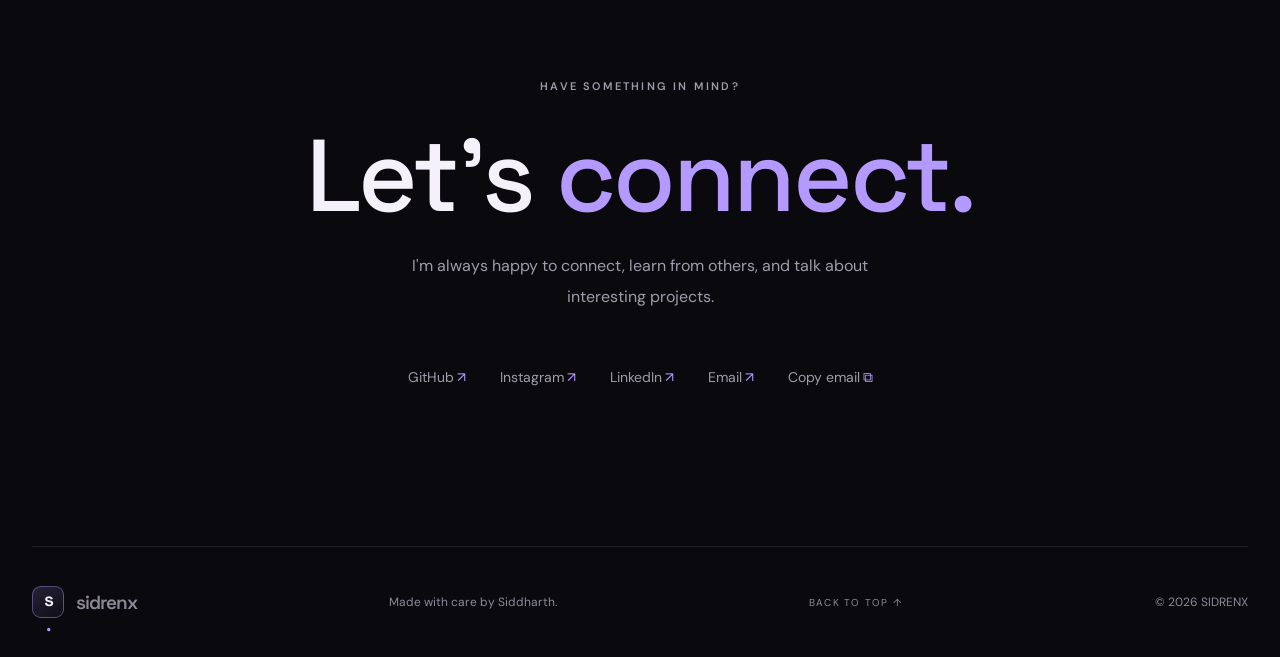
==== commit f05d5d64: "correction in course name" ====
--- a/index.html
+++ b/index.html
@@ -81,7 +81,7 @@
               <div><span class="fact-label">CURRENTLY LEARNING</span><strong>Core Java</strong></div>
               <div><span class="fact-label">BASED IN</span><strong>Pune, India</strong></div>
               <div><span class="fact-label">APPROACH</span><strong>Learn · Build · Repeat</strong></div>
-              <div><span class="fact-label">EDUCATION</span><strong>B.E. Computer Science</strong></div>
+              <div><span class="fact-label">EDUCATION</span><strong>B.E. Computer Science Engineering</strong></div>
             </div>
           </div>
         </div>
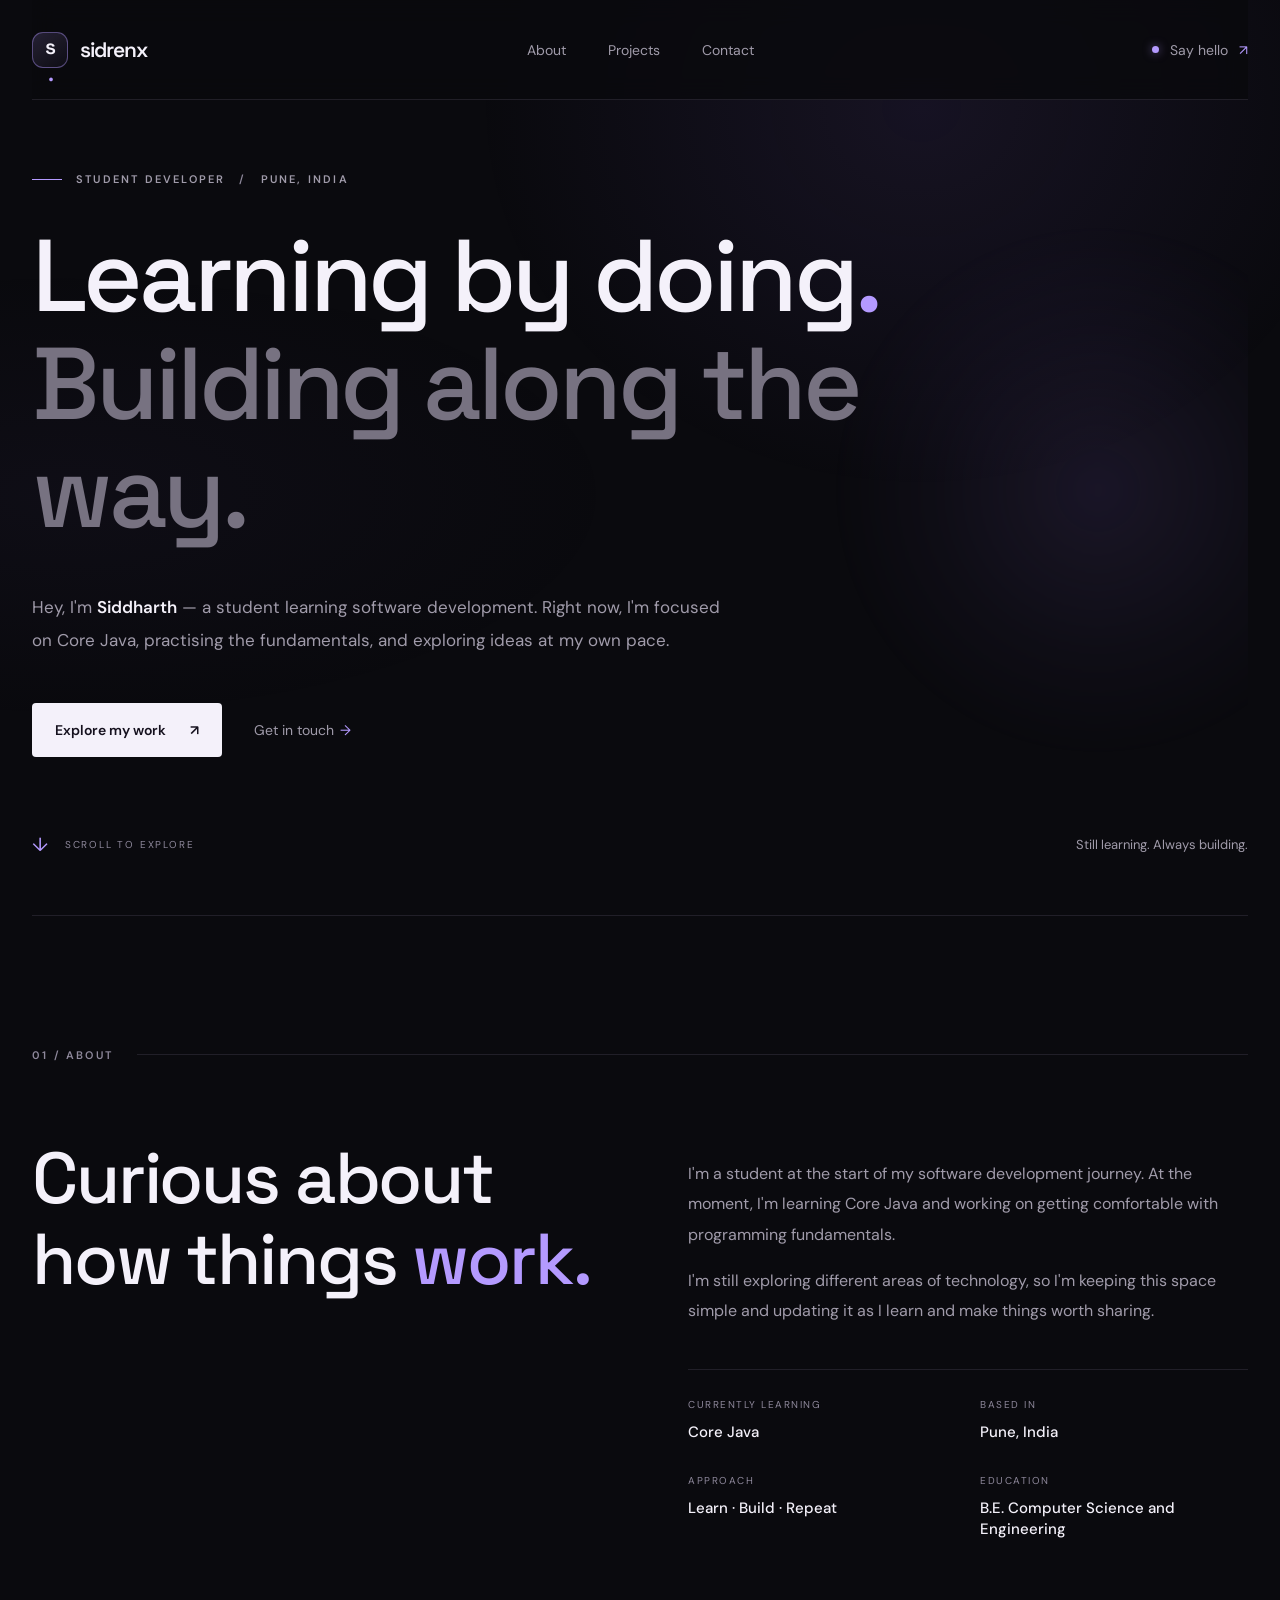
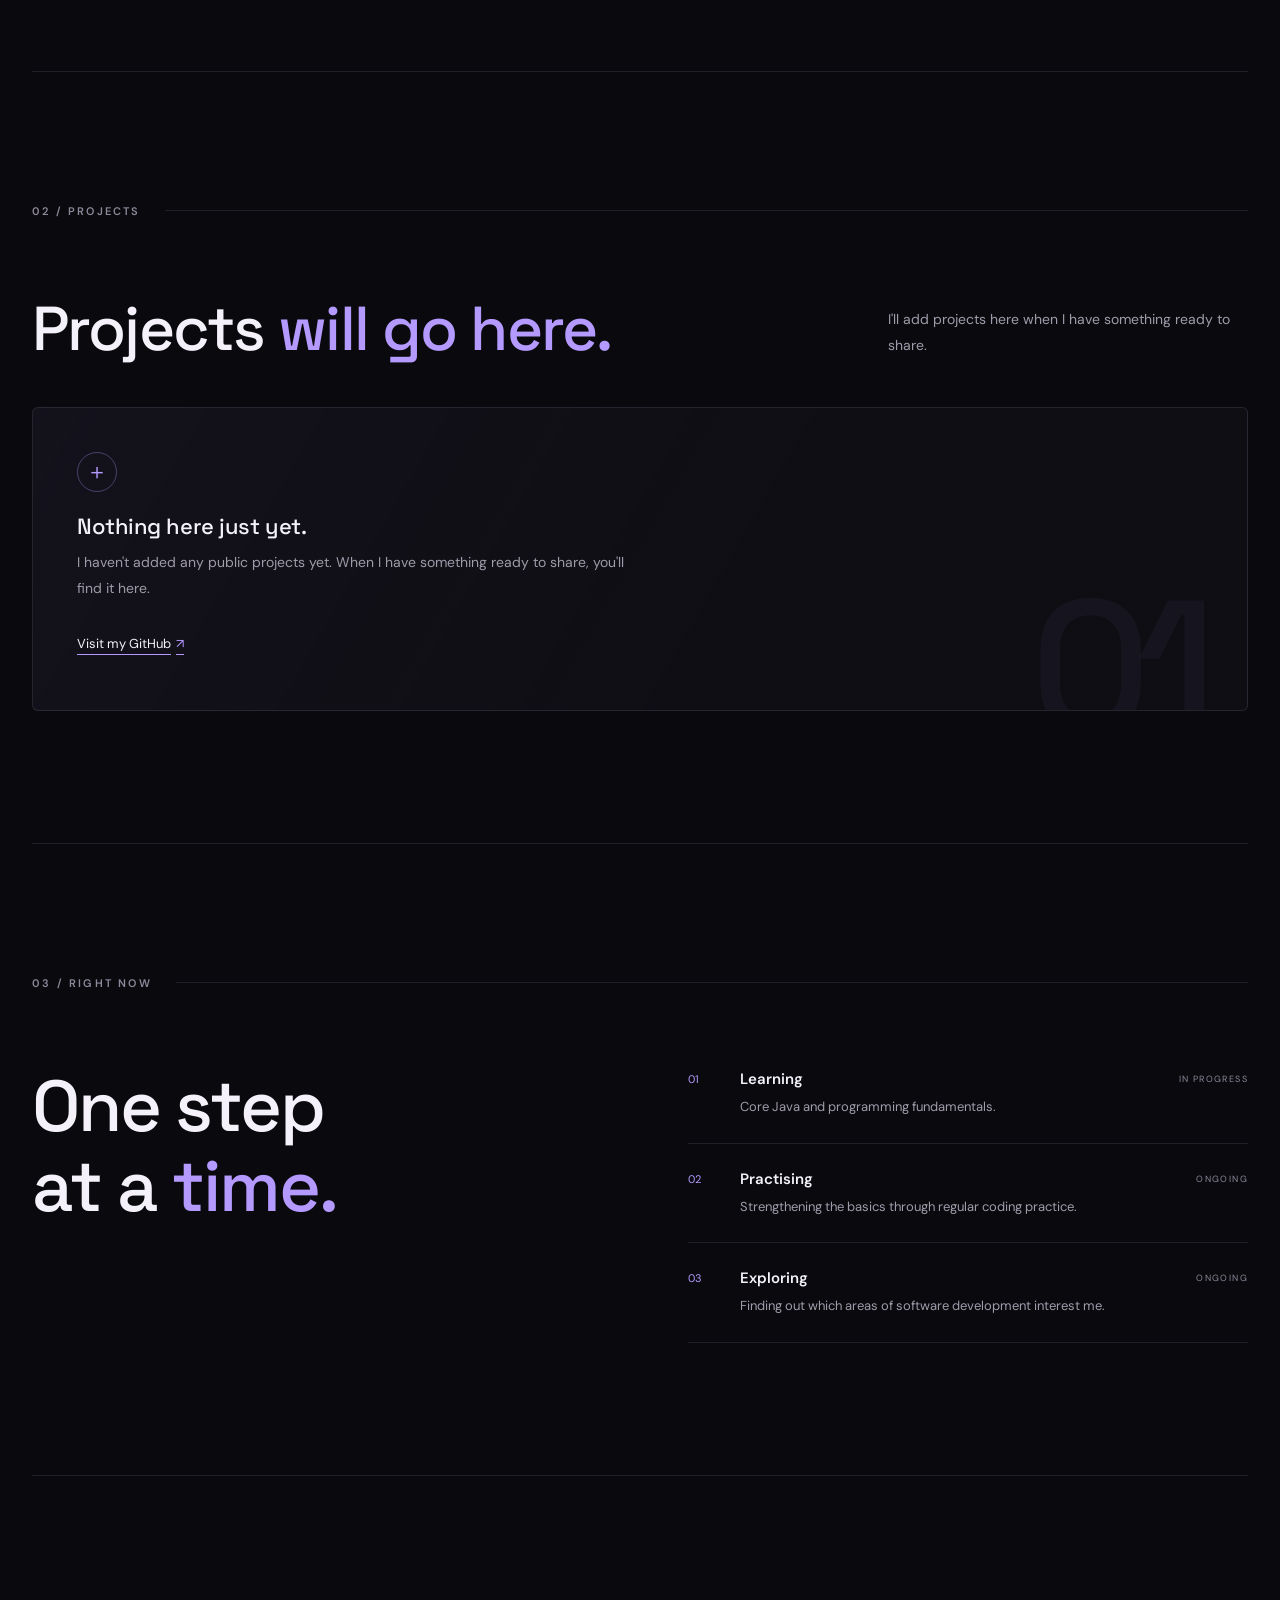
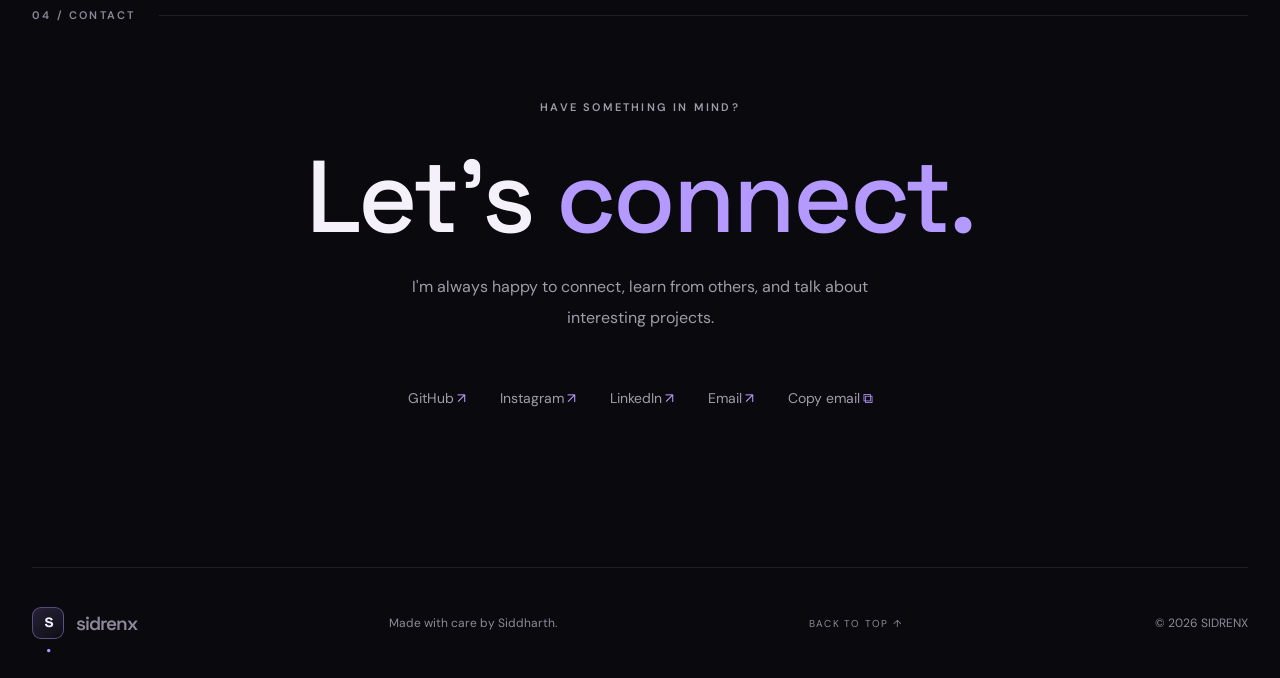
==== commit d7730b2d: "correction in course" ====
--- a/index.html
+++ b/index.html
@@ -81,7 +81,7 @@
               <div><span class="fact-label">CURRENTLY LEARNING</span><strong>Core Java</strong></div>
               <div><span class="fact-label">BASED IN</span><strong>Pune, India</strong></div>
               <div><span class="fact-label">APPROACH</span><strong>Learn · Build · Repeat</strong></div>
-              <div><span class="fact-label">EDUCATION</span><strong>B.E. Computer Science Engineering</strong></div>
+              <div><span class="fact-label">EDUCATION</span><strong>B.E. Computer Science and Engineering</strong></div>
             </div>
           </div>
         </div>
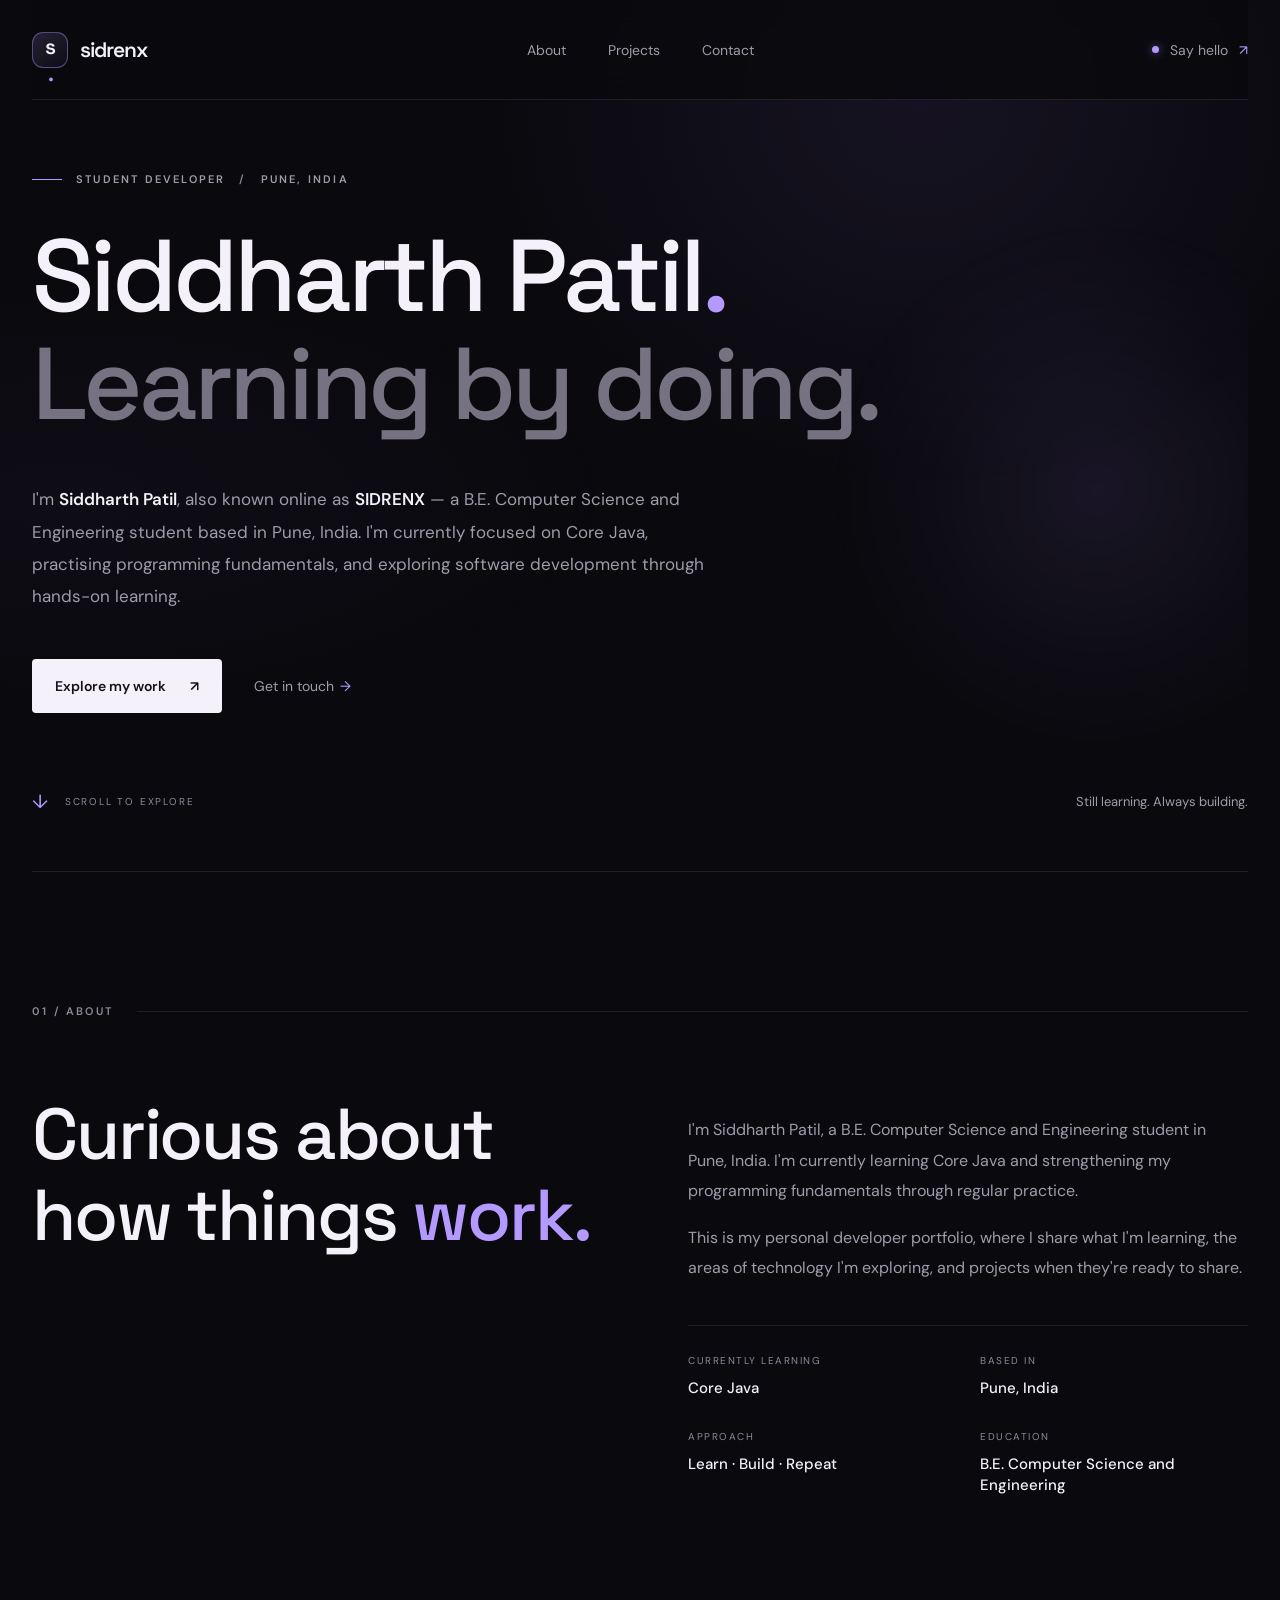
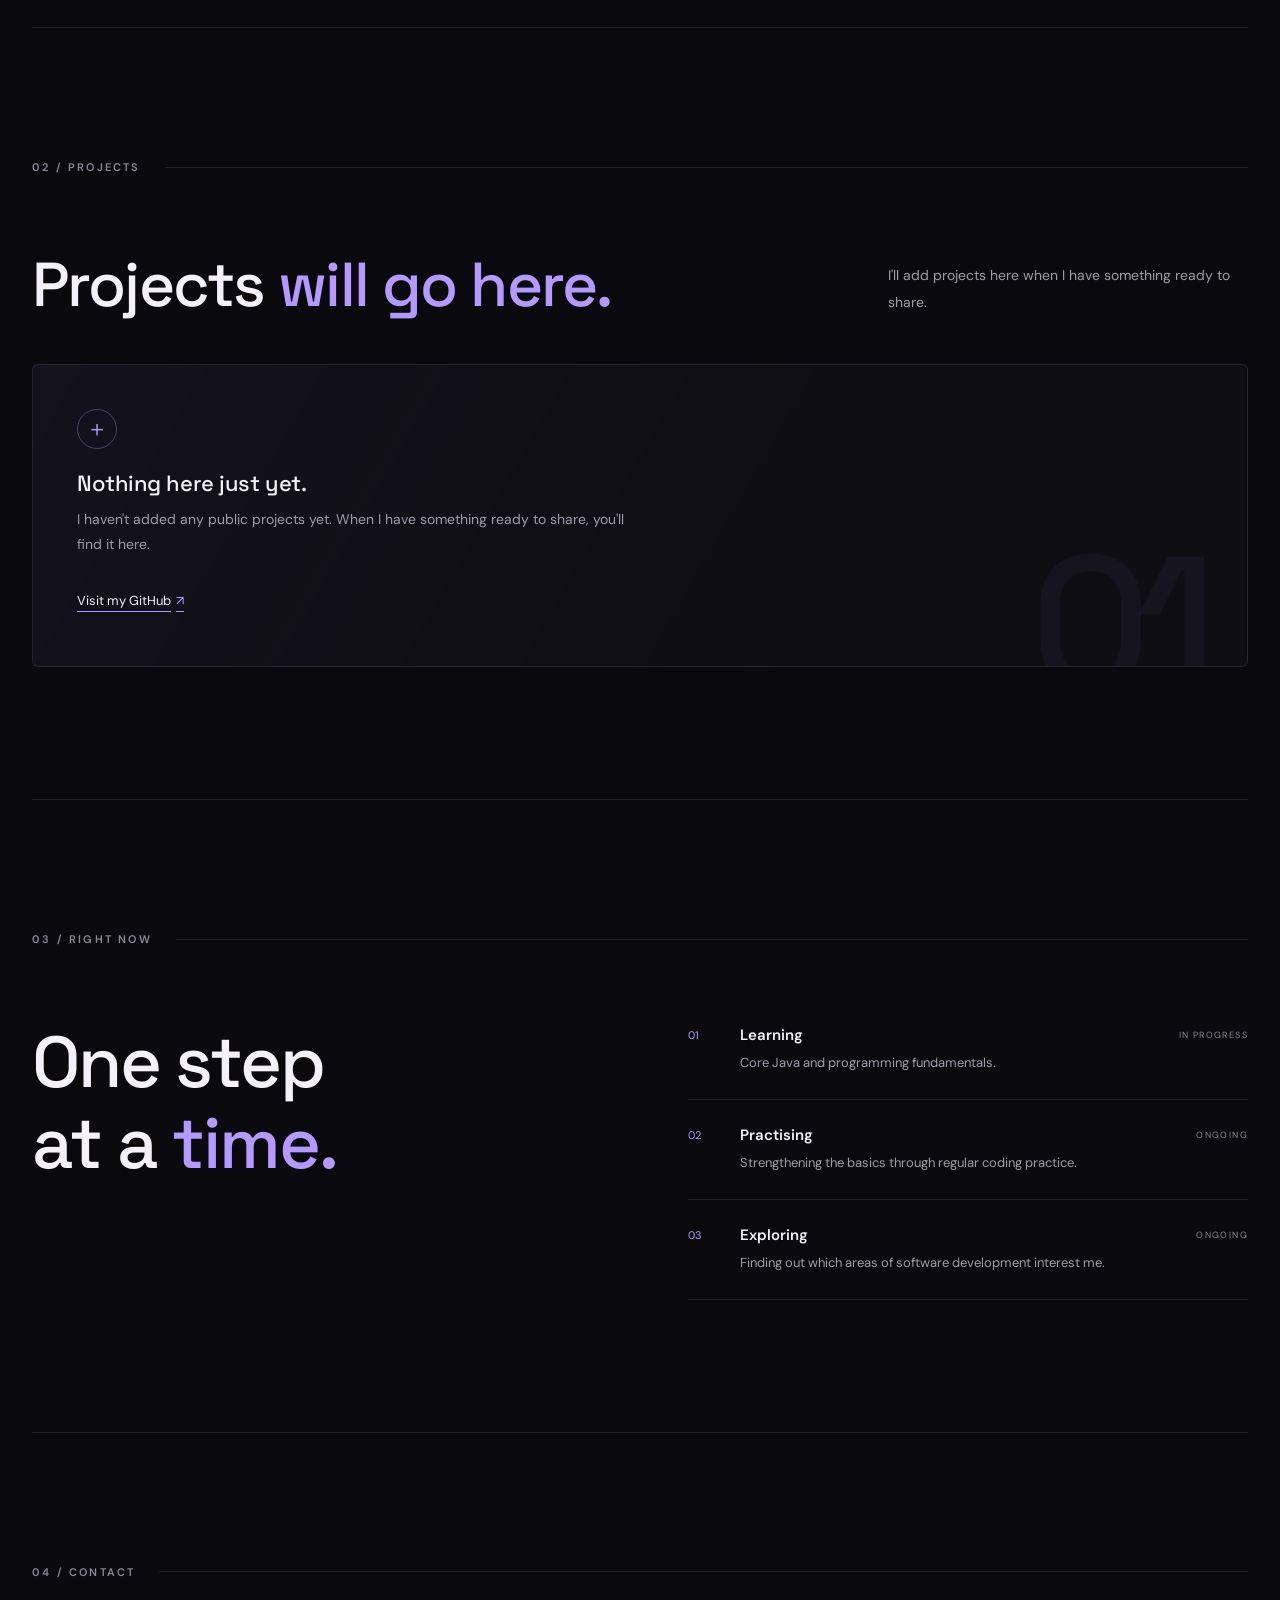
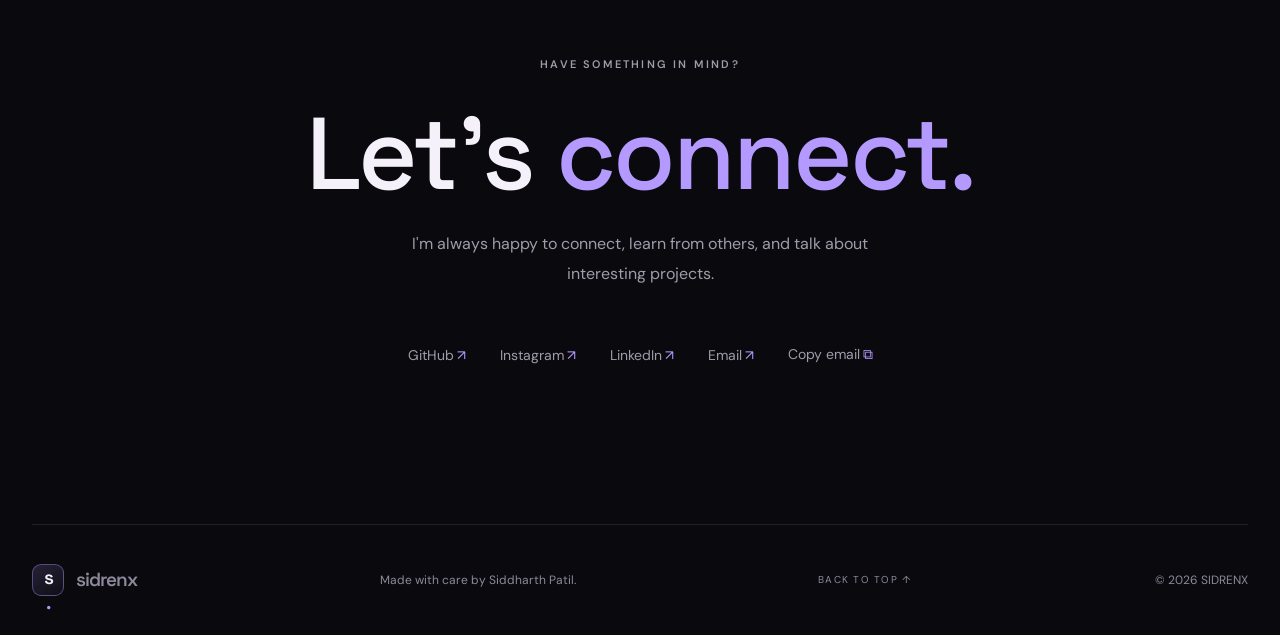
==== commit bd8b9f4b: "improve SEO" ====
--- a/index.html
+++ b/index.html
@@ -6,21 +6,52 @@
   <meta name="theme-color" content="#0a0a0e">
 
   <!-- SEO & link preview metadata -->
-  <title>Siddharth Patil — Student Developer</title>
-  <meta name="description" content="Siddharth Patil — student developer learning Java and building things.">
+  <title>Siddharth Patil | SIDRENX — Student Developer in Pune</title>
+  <meta name="description" content="Official portfolio of Siddharth Patil, also known as SIDRENX. B.E. Computer Science and Engineering student in Pune, India, learning Core Java and software development.">
+  <meta name="author" content="Siddharth Patil">
+  <meta name="robots" content="index, follow, max-image-preview:large">
   <link rel="canonical" href="https://sidrenx.github.io/">
-  <meta property="og:type" content="website">
+  <meta property="og:type" content="profile">
+  <meta property="og:site_name" content="SIDRENX">
+  <meta property="og:locale" content="en_IN">
   <meta property="og:url" content="https://sidrenx.github.io/">
-  <meta property="og:title" content="Siddharth Patil — Student Developer">
-  <meta property="og:description" content="Student developer in Pune learning Core Java and building along the way.">
+  <meta property="og:title" content="Siddharth Patil | SIDRENX — Student Developer in Pune">
+  <meta property="og:description" content="Official portfolio of Siddharth Patil, also known as SIDRENX. B.E. Computer Science and Engineering student in Pune, India, learning Core Java and software development.">
   <meta name="twitter:card" content="summary">
-  <meta name="twitter:title" content="Siddharth Patil — Student Developer">
-  <meta name="twitter:description" content="Student developer in Pune learning Core Java and building along the way.">
+  <meta name="twitter:title" content="Siddharth Patil | SIDRENX — Student Developer in Pune">
+  <meta name="twitter:description" content="Official portfolio of Siddharth Patil, also known as SIDRENX. B.E. Computer Science and Engineering student in Pune, India, learning Core Java and software development.">
 
   <!-- Fonts & assets -->
   <link rel="preconnect" href="https://fonts.googleapis.com">
   <link rel="preconnect" href="https://fonts.gstatic.com" crossorigin>
   <link href="https://fonts.googleapis.com/css2?family=DM+Sans:wght@400;500;600;700&family=Space+Grotesk:wght@400;500;600;700&display=swap" rel="stylesheet">
+
+  <!-- Structured data: identifies the person this portfolio is about. -->
+  <script type="application/ld+json">
+  {
+    "@context": "https://schema.org",
+    "@type": "ProfilePage",
+    "name": "Siddharth Patil | SIDRENX — Student Developer in Pune",
+    "url": "https://sidrenx.github.io/",
+    "dateModified": "2026-11-22",
+    "mainEntity": {
+      "@type": "Person",
+      "@id": "https://sidrenx.github.io/#siddharth-patil",
+      "name": "Siddharth Patil",
+      "givenName": "Siddharth",
+      "familyName": "Patil",
+      "alternateName": "SIDRENX",
+      "description": "B.E. Computer Science and Engineering student based in Pune, India, learning Core Java and software development.",
+      "url": "https://sidrenx.github.io/",
+      "sameAs": [
+        "https://github.com/sidrenx",
+        "https://www.linkedin.com/in/siddharth-patil-tech/",
+        "https://www.instagram.com/siddharth_2811_/"
+      ]
+    }
+  }
+  </script>
+
   <link rel="icon" type="image/svg+xml" href="favicon.svg">
   <link rel="stylesheet" href="style.css">
   <script src="script.js" defer></script>
@@ -55,9 +86,9 @@
         <div class="eyebrow reveal">
           <span class="eyebrow-line"></span> STUDENT DEVELOPER <span class="eyebrow-separator">/</span> PUNE, INDIA
         </div>
-        <h1 class="reveal">Learning by doing<span class="hero-period">.</span><br><span class="muted">Building along the way.</span></h1>
+        <h1 class="reveal">Siddharth Patil<span class="hero-period">.</span><br><span class="muted">Learning by doing.</span></h1>
         <p class="hero-copy reveal">
-          Hey, I'm <strong>Siddharth</strong> — a student learning software development. Right now, I'm focused on Core Java, practising the fundamentals, and exploring ideas at my own pace.
+          I'm <strong>Siddharth Patil</strong>, also known online as <strong>SIDRENX</strong> — a B.E. Computer Science and Engineering student based in Pune, India. I'm currently focused on Core Java, practising programming fundamentals, and exploring software development through hands-on learning.
         </p>
         <div class="hero-actions reveal">
           <a class="button button-primary" href="#work">Explore my work <span aria-hidden="true">↗</span></a>
@@ -75,8 +106,8 @@
         <div class="about-grid">
           <h2 class="reveal">Curious about<br>how things <span class="accent">work.</span></h2>
           <div class="about-content reveal">
-            <p>I'm a student at the start of my software development journey. At the moment, I'm learning Core Java and working on getting comfortable with programming fundamentals.</p>
-            <p>I'm still exploring different areas of technology, so I'm keeping this space simple and updating it as I learn and make things worth sharing.</p>
+            <p>I'm Siddharth Patil, a B.E. Computer Science and Engineering student in Pune, India. I'm currently learning Core Java and strengthening my programming fundamentals through regular practice.</p>
+            <p>This is my personal developer portfolio, where I share what I'm learning, the areas of technology I'm exploring, and projects when they're ready to share.</p>
             <div class="facts">
               <div><span class="fact-label">CURRENTLY LEARNING</span><strong>Core Java</strong></div>
               <div><span class="fact-label">BASED IN</span><strong>Pune, India</strong></div>
@@ -155,7 +186,7 @@
         <span class="wordmark-mark">s<span>.</span></span>
         <span class="wordmark-name">sidrenx</span>
       </a>
-      <span>Made with care by Siddharth.</span>
+      <span>Made with care by Siddharth Patil.</span>
       <a href="#home" class="back-top">BACK TO TOP ↑</a>
       <span class="copyright">© <span id="year">2026</span> SIDRENX</span>
     </footer>
